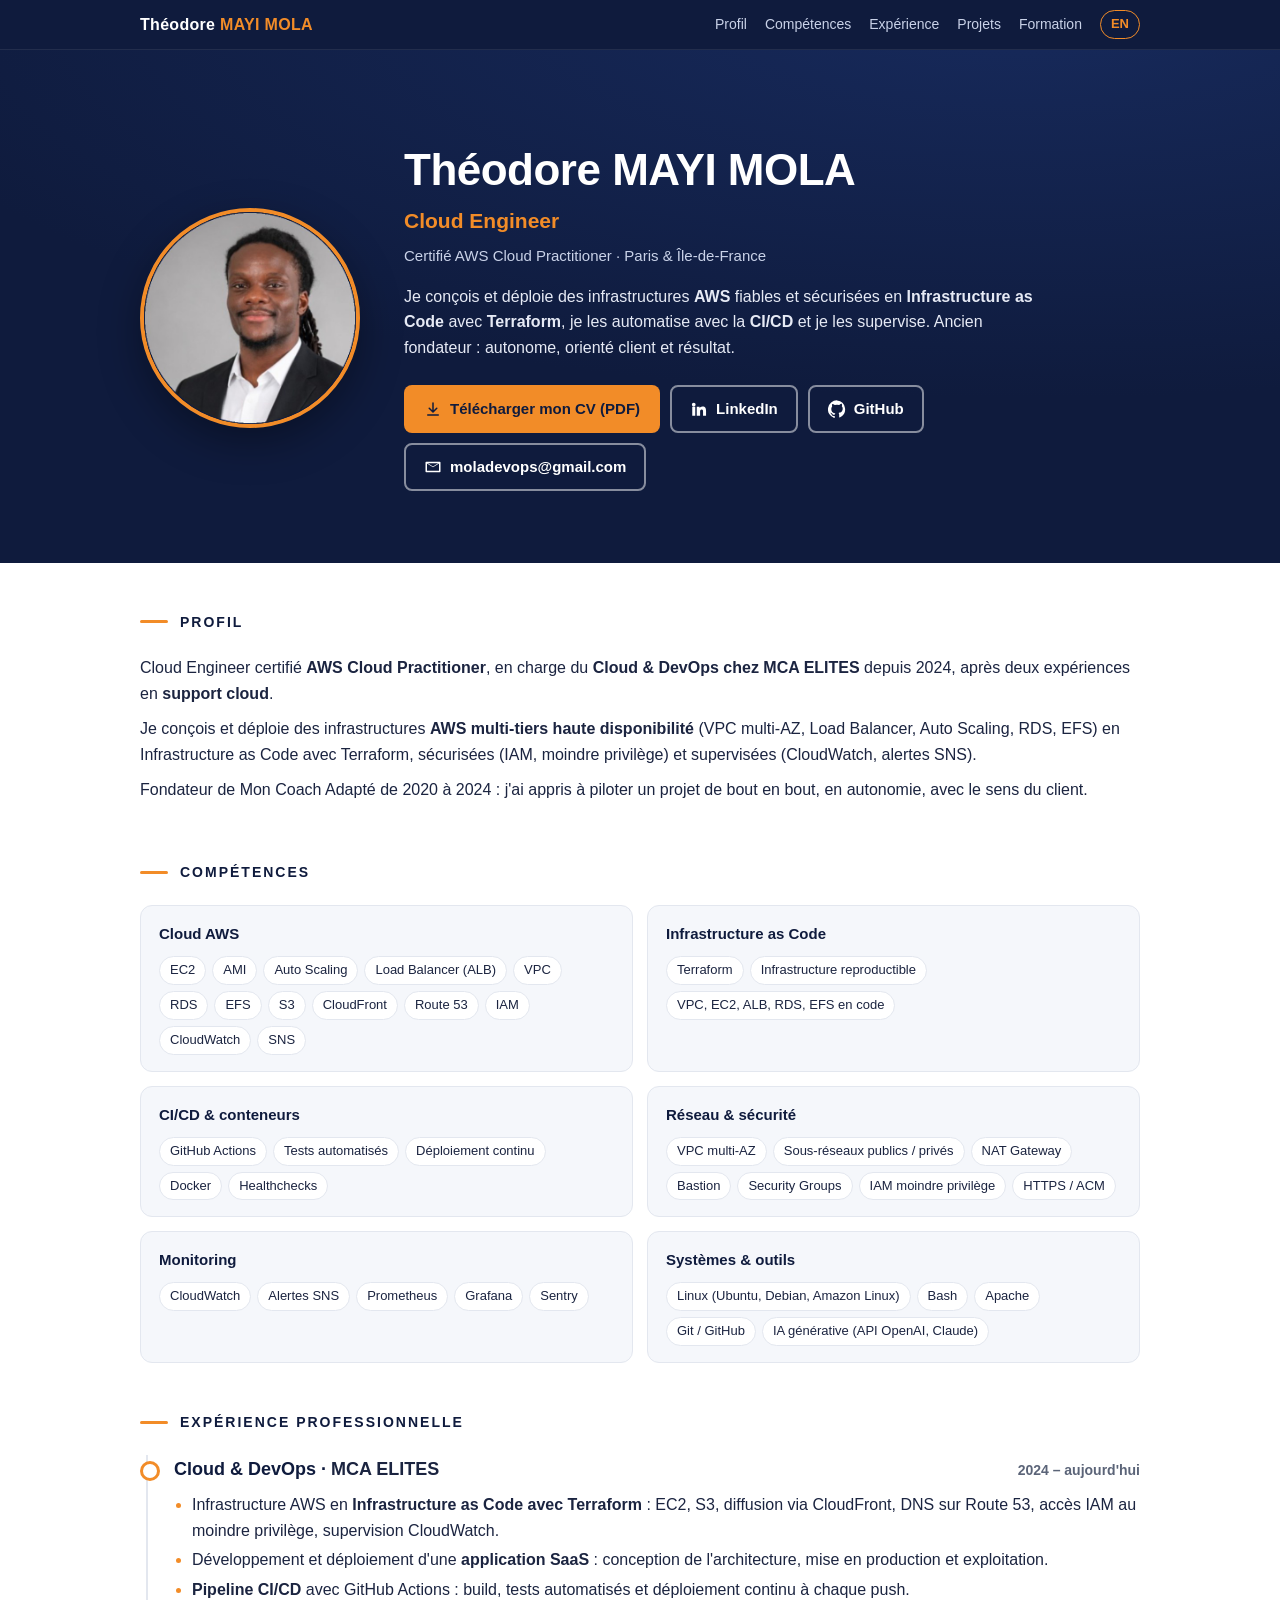
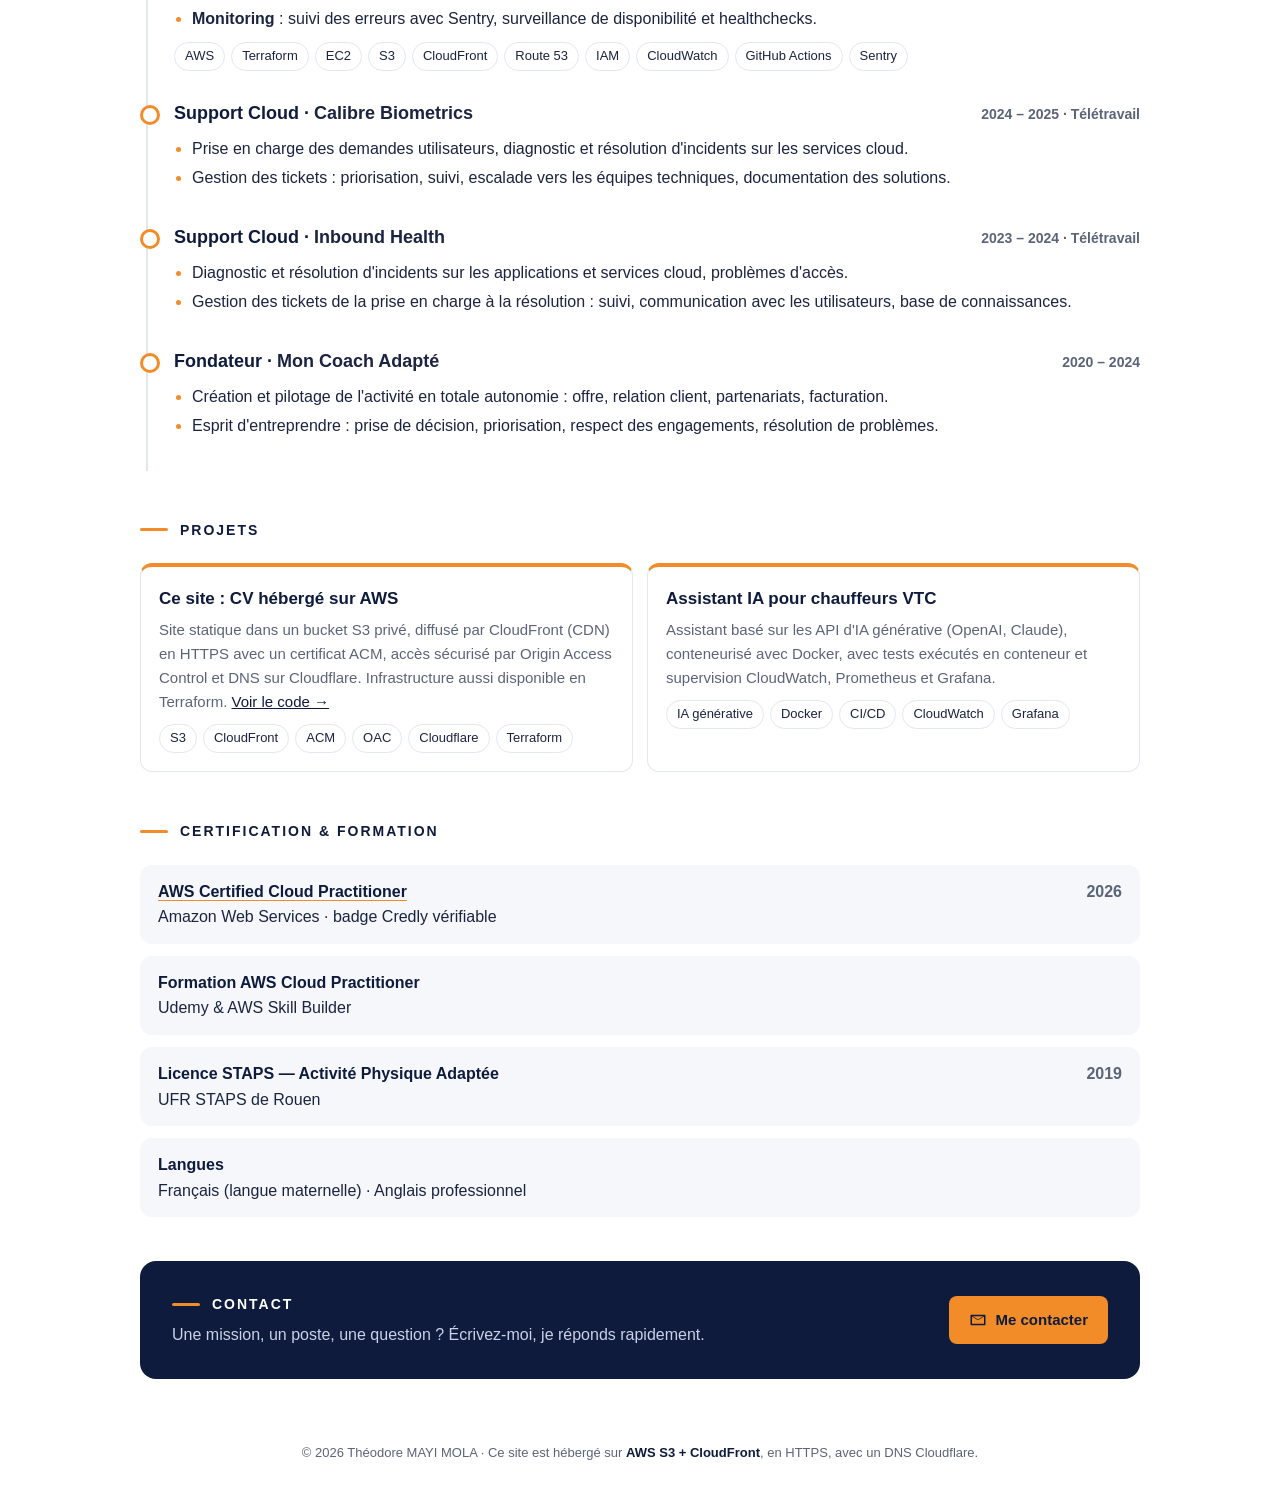
==== cv-site/index.html @ deab1ade "Add the static resume site served at www.theodoremayi.com French and English pages built from the Cl" ====
<!doctype html>
<html lang="fr">
<head>
  <meta charset="utf-8">
  <meta name="viewport" content="width=device-width, initial-scale=1">
  <title>Théodore MAYI MOLA — Cloud Engineer AWS | CV</title>
  <meta name="description" content="CV en ligne de Théodore MAYI MOLA, Cloud Engineer certifié AWS Cloud Practitioner : AWS, Terraform, CI/CD, Linux, Docker. Cloud & DevOps chez MCA ELITES.">
  <meta name="author" content="Théodore MAYI MOLA">
  <link rel="canonical" href="https://www.theodoremayi.com/">
  <link rel="alternate" hreflang="fr" href="https://www.theodoremayi.com/">
  <link rel="alternate" hreflang="en" href="https://www.theodoremayi.com/en.html">
  <link rel="alternate" hreflang="x-default" href="https://www.theodoremayi.com/">
  <meta property="og:type" content="profile">
  <meta property="og:title" content="Théodore MAYI MOLA — Cloud Engineer AWS | CV">
  <meta property="og:description" content="CV en ligne de Théodore MAYI MOLA, Cloud Engineer certifié AWS Cloud Practitioner : AWS, Terraform, CI/CD, Linux, Docker. Cloud & DevOps chez MCA ELITES.">
  <meta property="og:url" content="https://www.theodoremayi.com/">
  <meta property="og:image" content="https://www.theodoremayi.com/assets/theodore-mayi-mola.jpg">
  <meta property="og:locale" content="fr_FR">
  <meta name="twitter:card" content="summary">
  <meta name="theme-color" content="#0f1b3d">
  <link rel="icon" href="assets/favicon.svg" type="image/svg+xml">
  <link rel="stylesheet" href="assets/style.css">
  <script type="application/ld+json">{"@context": "https://schema.org", "@type": "Person", "name": "Théodore MAYI MOLA", "jobTitle": "Cloud Engineer", "url": "https://www.theodoremayi.com/", "image": "https://www.theodoremayi.com/assets/theodore-mayi-mola.jpg", "email": "mailto:moladevops@gmail.com", "sameAs": ["https://www.linkedin.com/in/mola-mayi-a34438158/", "https://github.com/moladevops", "https://www.credly.com/badges/a0e12d06-cac2-4965-a12f-971044d0e08e/public_url"], "worksFor": {"@type": "Organization", "name": "MCA ELITES"}, "knowsAbout": ["Amazon Web Services", "Terraform", "Infrastructure as Code", "CI/CD", "Linux", "Docker", "CloudFront", "Cloud Engineering"], "hasCredential": {"@type": "EducationalOccupationalCredential", "name": "AWS Certified Cloud Practitioner", "url": "https://www.credly.com/badges/a0e12d06-cac2-4965-a12f-971044d0e08e/public_url"}, "address": {"@type": "PostalAddress", "addressLocality": "Paris", "addressCountry": "FR"}}</script>
</head>
<body>
  <header class="topbar">
    <div class="inner">
      <a class="brand" href="index.html">Théodore <span>MAYI MOLA</span></a>
      <nav class="nav" aria-label="Navigation"><a class="hide-mobile" href="#profil">Profil</a><a class="hide-mobile" href="#competences">Compétences</a><a class="hide-mobile" href="#experience">Expérience</a><a class="hide-mobile" href="#projets">Projets</a><a class="hide-mobile" href="#formation">Formation</a><a class="lang" href="en.html" hreflang="en" lang="en">EN</a></nav>
    </div>
  </header>

  <section class="hero" aria-label="Théodore MAYI MOLA">
    <div class="inner">
      <img class="photo" src="assets/theodore-mayi-mola.jpg" width="220" height="220" alt="Théodore MAYI MOLA">
      <div>
        <h1>Théodore MAYI MOLA</h1>
        <p class="role">Cloud Engineer</p>
        <p class="cert">Certifié AWS Cloud Practitioner · Paris & Île-de-France</p>
        <p class="pitch">Je conçois et déploie des infrastructures <strong>AWS</strong> fiables et sécurisées en <strong>Infrastructure as Code</strong> avec <strong>Terraform</strong>, je les automatise avec la <strong>CI/CD</strong> et je les supervise. Ancien fondateur : autonome, orienté client et résultat.</p>
        <div class="actions">
          <a class="btn btn-primary" href="cv/Theodore-MAYI-MOLA-Cloud-Engineer-FR.pdf" download><svg viewBox="0 0 24 24" aria-hidden="true"><path d="M12 3a1 1 0 0 1 1 1v9.59l3.3-3.3a1 1 0 1 1 1.4 1.42l-5 5a1 1 0 0 1-1.4 0l-5-5a1 1 0 1 1 1.4-1.42l3.3 3.3V4a1 1 0 0 1 1-1zM5 19h14a1 1 0 1 1 0 2H5a1 1 0 1 1 0-2z"/></svg>Télécharger mon CV (PDF)</a>
          <a class="btn btn-ghost" href="https://www.linkedin.com/in/mola-mayi-a34438158/" rel="noopener"><svg viewBox="0 0 24 24" aria-hidden="true"><path d="M4.98 3.5a2.5 2.5 0 1 1 0 5 2.5 2.5 0 0 1 0-5zM3 9h4v12H3zM9 9h3.8v1.7h.05c.53-1 1.83-2.05 3.77-2.05 4.03 0 4.78 2.65 4.78 6.1V21h-4v-5.5c0-1.3-.02-3-1.83-3-1.83 0-2.11 1.43-2.11 2.9V21H9z"/></svg>LinkedIn</a>
          <a class="btn btn-ghost" href="https://github.com/moladevops" rel="noopener"><svg viewBox="0 0 24 24" aria-hidden="true"><path d="M12 .5a12 12 0 0 0-3.8 23.4c.6.1.8-.3.8-.6v-2.1c-3.3.7-4-1.6-4-1.6-.6-1.4-1.4-1.8-1.4-1.8-1.1-.7.1-.7.1-.7 1.2.1 1.9 1.3 1.9 1.3 1.1 1.8 2.8 1.3 3.5 1 .1-.8.4-1.3.8-1.6-2.7-.3-5.5-1.3-5.5-6 0-1.3.5-2.4 1.2-3.2-.1-.3-.5-1.5.1-3.2 0 0 1-.3 3.3 1.2a11.5 11.5 0 0 1 6 0C17.3 4.7 18.3 5 18.3 5c.7 1.7.3 2.9.1 3.2.8.8 1.2 1.9 1.2 3.2 0 4.6-2.8 5.6-5.5 5.9.4.4.8 1.1.8 2.2v3.3c0 .3.2.7.8.6A12 12 0 0 0 12 .5z"/></svg>GitHub</a>
          <a class="btn btn-ghost" href="mailto:moladevops@gmail.com"><svg viewBox="0 0 24 24" aria-hidden="true"><path d="M3 5h18a1 1 0 0 1 1 1v12a1 1 0 0 1-1 1H3a1 1 0 0 1-1-1V6a1 1 0 0 1 1-1zm9 7.2L4 7.3V17h16V7.3l-8 4.9zM5.1 7 12 11.2 18.9 7z"/></svg>moladevops@gmail.com</a>
        </div>
      </div>
    </div>
  </section>

  <main>
    <section id="profil"><h2>Profil</h2><p style="margin-bottom:10px">Cloud Engineer certifié <strong>AWS Cloud Practitioner</strong>, en charge du <strong>Cloud & DevOps chez MCA ELITES</strong> depuis 2024, après deux expériences en <strong>support cloud</strong>.</p><p style="margin-bottom:10px">Je conçois et déploie des infrastructures <strong>AWS multi-tiers haute disponibilité</strong> (VPC multi-AZ, Load Balancer, Auto Scaling, RDS, EFS) en Infrastructure as Code avec Terraform, sécurisées (IAM, moindre privilège) et supervisées (CloudWatch, alertes SNS).</p><p style="margin-bottom:10px">Fondateur de Mon Coach Adapté de 2020 à 2024 : j'ai appris à piloter un projet de bout en bout, en autonomie, avec le sens du client.</p></section>
    <section id="competences"><h2>Compétences</h2><div class="skills"><div class="skill-card"><h3>Cloud AWS</h3><div class="tags"><span class="tag">EC2</span><span class="tag">AMI</span><span class="tag">Auto Scaling</span><span class="tag">Load Balancer (ALB)</span><span class="tag">VPC</span><span class="tag">RDS</span><span class="tag">EFS</span><span class="tag">S3</span><span class="tag">CloudFront</span><span class="tag">Route 53</span><span class="tag">IAM</span><span class="tag">CloudWatch</span><span class="tag">SNS</span></div></div><div class="skill-card"><h3>Infrastructure as Code</h3><div class="tags"><span class="tag">Terraform</span><span class="tag">Infrastructure reproductible</span><span class="tag">VPC, EC2, ALB, RDS, EFS en code</span></div></div><div class="skill-card"><h3>CI/CD & conteneurs</h3><div class="tags"><span class="tag">GitHub Actions</span><span class="tag">Tests automatisés</span><span class="tag">Déploiement continu</span><span class="tag">Docker</span><span class="tag">Healthchecks</span></div></div><div class="skill-card"><h3>Réseau & sécurité</h3><div class="tags"><span class="tag">VPC multi-AZ</span><span class="tag">Sous-réseaux publics / privés</span><span class="tag">NAT Gateway</span><span class="tag">Bastion</span><span class="tag">Security Groups</span><span class="tag">IAM moindre privilège</span><span class="tag">HTTPS / ACM</span></div></div><div class="skill-card"><h3>Monitoring</h3><div class="tags"><span class="tag">CloudWatch</span><span class="tag">Alertes SNS</span><span class="tag">Prometheus</span><span class="tag">Grafana</span><span class="tag">Sentry</span></div></div><div class="skill-card"><h3>Systèmes & outils</h3><div class="tags"><span class="tag">Linux (Ubuntu, Debian, Amazon Linux)</span><span class="tag">Bash</span><span class="tag">Apache</span><span class="tag">Git / GitHub</span><span class="tag">IA générative (API OpenAI, Claude)</span></div></div></div></section>
    <section id="experience"><h2>Expérience professionnelle</h2><div class="timeline"><article class="job"><div class="job-head"><h3>Cloud & DevOps · <span class="org">MCA ELITES</span></h3><span class="when">2024 – aujourd'hui</span></div><ul><li>Infrastructure AWS en <strong>Infrastructure as Code avec Terraform</strong> : EC2, S3, diffusion via CloudFront, DNS sur Route 53, accès IAM au moindre privilège, supervision CloudWatch.</li><li>Développement et déploiement d'une <strong>application SaaS</strong> : conception de l'architecture, mise en production et exploitation.</li><li><strong>Pipeline CI/CD</strong> avec GitHub Actions : build, tests automatisés et déploiement continu à chaque push.</li><li><strong>Monitoring</strong> : suivi des erreurs avec Sentry, surveillance de disponibilité et healthchecks.</li></ul><div class="stack"><div class="tags"><span class="tag">AWS</span><span class="tag">Terraform</span><span class="tag">EC2</span><span class="tag">S3</span><span class="tag">CloudFront</span><span class="tag">Route 53</span><span class="tag">IAM</span><span class="tag">CloudWatch</span><span class="tag">GitHub Actions</span><span class="tag">Sentry</span></div></div></article><article class="job"><div class="job-head"><h3>Support Cloud · <span class="org">Calibre Biometrics</span></h3><span class="when">2024 – 2025 · Télétravail</span></div><ul><li>Prise en charge des demandes utilisateurs, diagnostic et résolution d'incidents sur les services cloud.</li><li>Gestion des tickets : priorisation, suivi, escalade vers les équipes techniques, documentation des solutions.</li></ul></article><article class="job"><div class="job-head"><h3>Support Cloud · <span class="org">Inbound Health</span></h3><span class="when">2023 – 2024 · Télétravail</span></div><ul><li>Diagnostic et résolution d'incidents sur les applications et services cloud, problèmes d'accès.</li><li>Gestion des tickets de la prise en charge à la résolution : suivi, communication avec les utilisateurs, base de connaissances.</li></ul></article><article class="job"><div class="job-head"><h3>Fondateur · <span class="org">Mon Coach Adapté</span></h3><span class="when">2020 – 2024</span></div><ul><li>Création et pilotage de l'activité en totale autonomie : offre, relation client, partenariats, facturation.</li><li>Esprit d'entreprendre : prise de décision, priorisation, respect des engagements, résolution de problèmes.</li></ul></article></div></section>
    <section id="projets"><h2>Projets</h2><div class="projects"><article class="project"><h3>Ce site : CV hébergé sur AWS</h3><p>Site statique dans un bucket S3 privé, diffusé par CloudFront (CDN) en HTTPS avec un certificat ACM, accès sécurisé par Origin Access Control et DNS sur Cloudflare. Infrastructure aussi disponible en Terraform. <a href="https://github.com/moladevops/my-portfolio" rel="noopener">Voir le code →</a></p><div class="stack"><div class="tags"><span class="tag">S3</span><span class="tag">CloudFront</span><span class="tag">ACM</span><span class="tag">OAC</span><span class="tag">Cloudflare</span><span class="tag">Terraform</span></div></div></article><article class="project"><h3>Assistant IA pour chauffeurs VTC</h3><p>Assistant basé sur les API d'IA générative (OpenAI, Claude), conteneurisé avec Docker, avec tests exécutés en conteneur et supervision CloudWatch, Prometheus et Grafana.</p><div class="stack"><div class="tags"><span class="tag">IA générative</span><span class="tag">Docker</span><span class="tag">CI/CD</span><span class="tag">CloudWatch</span><span class="tag">Grafana</span></div></div></article></div></section>
    <section id="formation"><h2>Certification & formation</h2><div class="edu"><div class="edu-item"><div><a class="badge-link" href="https://www.credly.com/badges/a0e12d06-cac2-4965-a12f-971044d0e08e/public_url" rel="noopener">AWS Certified Cloud Practitioner</a><br><span>Amazon Web Services · badge Credly vérifiable</span></div><span class="when">2026</span></div><div class="edu-item"><div><strong>Formation AWS Cloud Practitioner</strong><br><span>Udemy & AWS Skill Builder</span></div><span class="when"></span></div><div class="edu-item"><div><strong>Licence STAPS — Activité Physique Adaptée</strong><br><span>UFR STAPS de Rouen</span></div><span class="when">2019</span></div><div class="edu-item"><div><strong>Langues</strong><br><span>Français (langue maternelle) · Anglais professionnel</span></div></div></div></section>

    <section class="contact" id="contact">
      <div><h2>Contact</h2><p>Une mission, un poste, une question ? Écrivez-moi, je réponds rapidement.</p></div>
      <a class="btn btn-primary" href="mailto:moladevops@gmail.com"><svg viewBox="0 0 24 24" aria-hidden="true"><path d="M3 5h18a1 1 0 0 1 1 1v12a1 1 0 0 1-1 1H3a1 1 0 0 1-1-1V6a1 1 0 0 1 1-1zm9 7.2L4 7.3V17h16V7.3l-8 4.9zM5.1 7 12 11.2 18.9 7z"/></svg>Me contacter</a>
    </section>
  </main>

  <footer>© 2026 Théodore MAYI MOLA · Ce site est hébergé sur <strong>AWS S3 + CloudFront</strong>, en HTTPS, avec un DNS Cloudflare.</footer>
</body>
</html>
---- cv-site/assets/style.css ----
:root {
  --navy: #0f1b3d;
  --navy-2: #172a5c;
  --white: #ffffff;
  --orange: #f28c28;
  --ink: #1b2440;
  --muted: #5b6478;
  --line: #e3e7ef;
  --soft: #f5f7fb;
}

* { box-sizing: border-box; margin: 0; padding: 0; }
html { scroll-behavior: smooth; }
body {
  font-family: -apple-system, BlinkMacSystemFont, "Segoe UI", Roboto, "Helvetica Neue", Arial, sans-serif;
  color: var(--ink);
  background: var(--white);
  line-height: 1.6;
  font-size: 16px;
}
a { color: var(--navy); }
a:focus-visible, button:focus-visible { outline: 3px solid var(--orange); outline-offset: 2px; }

/* ---------- Top bar ---------- */
.topbar {
  position: sticky; top: 0; z-index: 10;
  background: var(--navy);
  border-bottom: 1px solid rgba(255,255,255,.08);
}
.topbar .inner {
  max-width: 1040px; margin: 0 auto; padding: 10px 20px;
  display: flex; align-items: center; justify-content: space-between; gap: 16px;
}
.brand { color: var(--white); font-weight: 700; text-decoration: none; letter-spacing: .3px; }
.brand span { color: var(--orange); }
.nav { display: flex; gap: 18px; align-items: center; }
.nav a { color: #c9d2e8; text-decoration: none; font-size: 14px; }
.nav a:hover { color: var(--white); }
.lang {
  border: 1px solid var(--orange); color: var(--orange) !important;
  padding: 3px 10px; border-radius: 999px; font-weight: 700; font-size: 13px !important;
}
.lang:hover { background: var(--orange); color: var(--navy) !important; }

/* ---------- Hero ---------- */
.hero {
  background: radial-gradient(1200px 400px at 80% -10%, var(--navy-2), var(--navy));
  color: var(--white);
}
.hero .inner {
  max-width: 1040px; margin: 0 auto; padding: 56px 20px 64px;
  display: grid; grid-template-columns: 220px 1fr; gap: 44px; align-items: center;
}
.photo {
  width: 220px; height: 220px; border-radius: 50%; object-fit: cover;
  border: 4px solid var(--orange);
  box-shadow: 0 14px 40px rgba(0,0,0,.35);
}
.hero h1 { font-size: 44px; line-height: 1.1; letter-spacing: -.5px; }
.hero .role { margin-top: 10px; font-size: 21px; font-weight: 600; color: var(--orange); }
.hero .cert { margin-top: 6px; color: #c9d2e8; font-size: 15px; }
.hero .pitch { margin-top: 16px; max-width: 640px; color: #e6eaf5; }
.actions { margin-top: 24px; display: flex; flex-wrap: wrap; gap: 10px; }
.btn {
  display: inline-flex; align-items: center; gap: 8px;
  padding: 10px 18px; border-radius: 8px; font-weight: 700; font-size: 15px;
  text-decoration: none; border: 2px solid transparent; transition: transform .15s ease;
}
.btn:hover { transform: translateY(-1px); }
.btn-primary { background: var(--orange); color: var(--navy); }
.btn-ghost { border-color: rgba(255,255,255,.5); color: var(--white); }
.btn-ghost:hover { border-color: var(--white); }
.btn svg { width: 18px; height: 18px; fill: currentColor; }

/* ---------- Sections ---------- */
main { max-width: 1040px; margin: 0 auto; padding: 8px 20px 40px; }
section { padding: 40px 0 8px; }
h2 {
  font-size: 14px; letter-spacing: 2px; text-transform: uppercase; color: var(--navy);
  display: flex; align-items: center; gap: 12px; margin-bottom: 22px;
}
h2::before { content: ""; width: 28px; height: 3px; background: var(--orange); border-radius: 2px; }

.skills { display: grid; grid-template-columns: repeat(2, 1fr); gap: 14px; }
.skill-card { background: var(--soft); border: 1px solid var(--line); border-radius: 12px; padding: 16px 18px; }
.skill-card h3 { font-size: 15px; color: var(--navy); margin-bottom: 10px; }
.tags { display: flex; flex-wrap: wrap; gap: 6px; }
.tag {
  font-size: 13px; padding: 3px 10px; border-radius: 999px;
  background: var(--white); border: 1px solid var(--line); color: var(--ink);
}

.timeline { border-left: 2px solid var(--line); margin-left: 6px; }
.job { position: relative; padding: 0 0 28px 26px; }
.job::before {
  content: ""; position: absolute; left: -8px; top: 6px;
  width: 14px; height: 14px; border-radius: 50%; background: var(--white); border: 3px solid var(--orange);
}
.job-head { display: flex; flex-wrap: wrap; justify-content: space-between; gap: 4px 16px; align-items: baseline; }
.job h3 { font-size: 18px; color: var(--navy); }
.job .org { color: var(--ink); font-weight: 600; }
.job .when { font-size: 14px; color: var(--muted); font-weight: 600; white-space: nowrap; }
.job ul { margin: 8px 0 0 18px; }
.job li { margin: 4px 0; }
.job li::marker { color: var(--orange); }
.stack { margin-top: 10px; }

.projects { display: grid; grid-template-columns: repeat(2, 1fr); gap: 14px; }
.project { border: 1px solid var(--line); border-top: 4px solid var(--orange); border-radius: 12px; padding: 18px; }
.project h3 { font-size: 17px; color: var(--navy); margin-bottom: 6px; }
.project p { color: var(--muted); font-size: 15px; }

.edu { display: grid; gap: 12px; }
.edu-item { display: flex; justify-content: space-between; gap: 16px; padding: 14px 18px; background: var(--soft); border-radius: 12px; }
.edu-item strong { color: var(--navy); }
.edu-item .when { color: var(--muted); font-weight: 600; white-space: nowrap; }
.badge-link { font-weight: 700; color: var(--navy); text-decoration-color: var(--orange); text-underline-offset: 3px; }

.contact {
  margin-top: 36px; background: var(--navy); color: var(--white); border-radius: 16px;
  padding: 32px; display: flex; flex-wrap: wrap; justify-content: space-between; align-items: center; gap: 20px;
}
.contact h2 { color: var(--white); margin-bottom: 6px; }
.contact p { color: #c9d2e8; }

footer { text-align: center; color: var(--muted); font-size: 13px; padding: 24px 20px 36px; }
footer strong { color: var(--navy); }

/* ---------- Mobile ---------- */
@media (max-width: 760px) {
  .nav .hide-mobile { display: none; }
  .hero .inner { grid-template-columns: 1fr; text-align: center; padding: 36px 16px 44px; gap: 22px; }
  .photo { width: 160px; height: 160px; margin: 0 auto; }
  .hero h1 { font-size: 32px; }
  .hero .pitch { margin-left: auto; margin-right: auto; }
  .actions { justify-content: center; }
  main { padding: 0 16px 32px; }
  .skills, .projects { grid-template-columns: 1fr; }
  .edu-item { flex-direction: column; gap: 2px; }
  .contact { padding: 24px; }
}

@media print {
  .topbar, .actions, .contact .btn { display: none; }
  .hero { background: var(--navy); -webkit-print-color-adjust: exact; print-color-adjust: exact; }
}
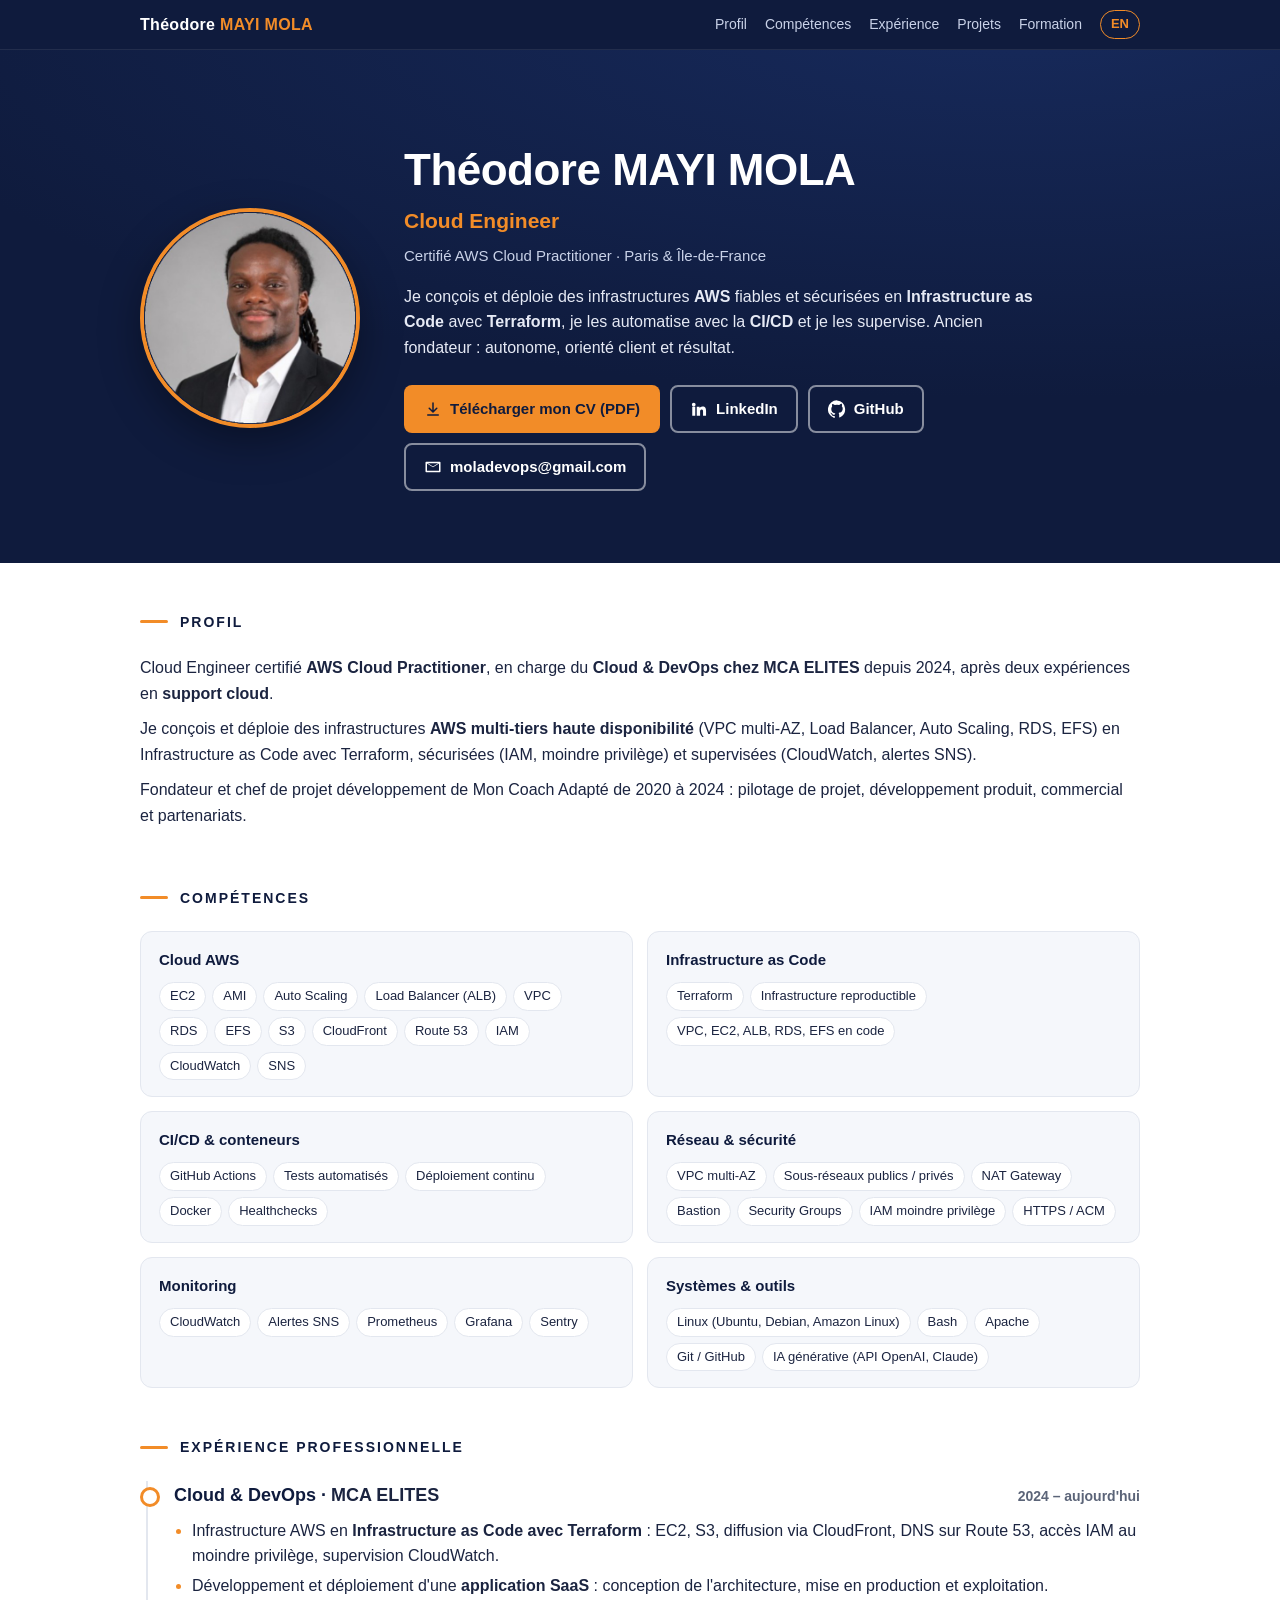
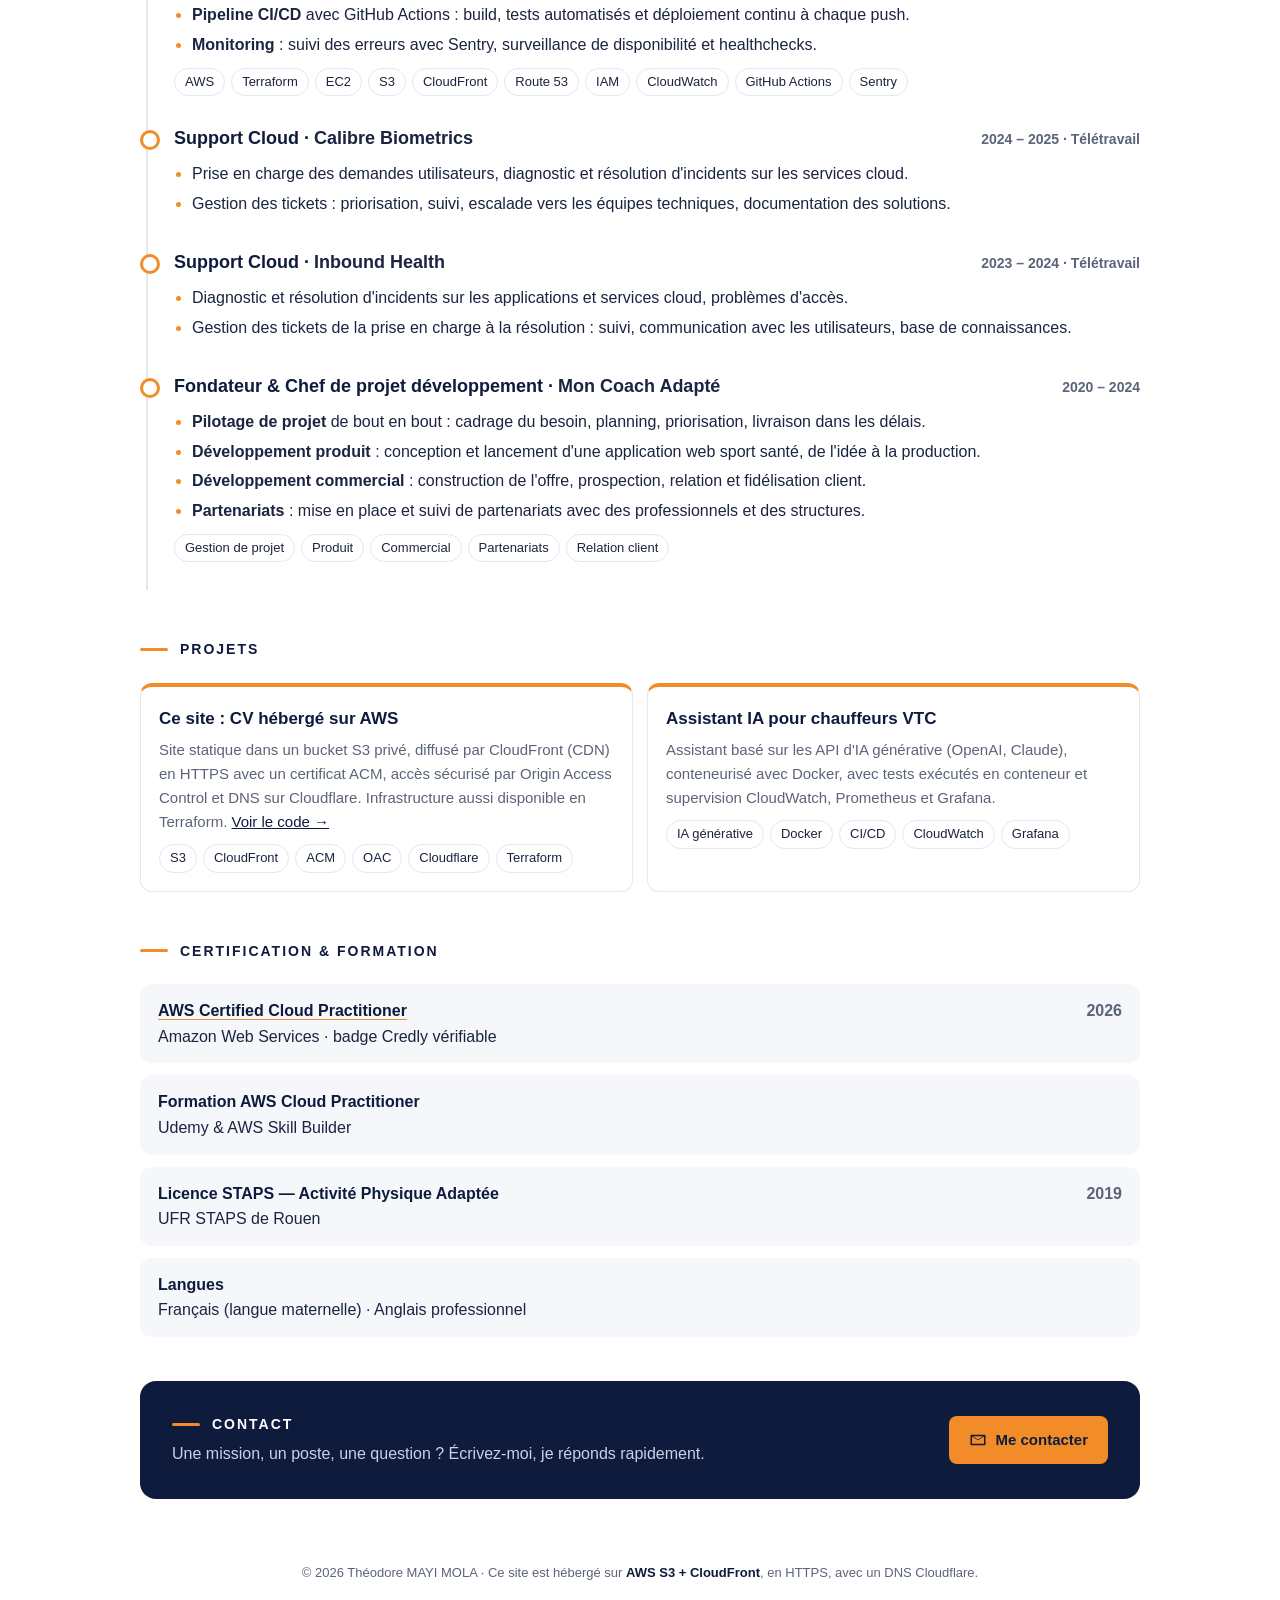
==== commit 28c70e5c: "Resume site: Mon Coach Adapté as founder and development project manager Highlights project manageme" ====
--- a/cv-site/index.html
+++ b/cv-site/index.html
@@ -49,9 +49,9 @@
   </section>
 
   <main>
-    <section id="profil"><h2>Profil</h2><p style="margin-bottom:10px">Cloud Engineer certifié <strong>AWS Cloud Practitioner</strong>, en charge du <strong>Cloud & DevOps chez MCA ELITES</strong> depuis 2024, après deux expériences en <strong>support cloud</strong>.</p><p style="margin-bottom:10px">Je conçois et déploie des infrastructures <strong>AWS multi-tiers haute disponibilité</strong> (VPC multi-AZ, Load Balancer, Auto Scaling, RDS, EFS) en Infrastructure as Code avec Terraform, sécurisées (IAM, moindre privilège) et supervisées (CloudWatch, alertes SNS).</p><p style="margin-bottom:10px">Fondateur de Mon Coach Adapté de 2020 à 2024 : j'ai appris à piloter un projet de bout en bout, en autonomie, avec le sens du client.</p></section>
+    <section id="profil"><h2>Profil</h2><p style="margin-bottom:10px">Cloud Engineer certifié <strong>AWS Cloud Practitioner</strong>, en charge du <strong>Cloud & DevOps chez MCA ELITES</strong> depuis 2024, après deux expériences en <strong>support cloud</strong>.</p><p style="margin-bottom:10px">Je conçois et déploie des infrastructures <strong>AWS multi-tiers haute disponibilité</strong> (VPC multi-AZ, Load Balancer, Auto Scaling, RDS, EFS) en Infrastructure as Code avec Terraform, sécurisées (IAM, moindre privilège) et supervisées (CloudWatch, alertes SNS).</p><p style="margin-bottom:10px">Fondateur et chef de projet développement de Mon Coach Adapté de 2020 à 2024 : pilotage de projet, développement produit, commercial et partenariats.</p></section>
     <section id="competences"><h2>Compétences</h2><div class="skills"><div class="skill-card"><h3>Cloud AWS</h3><div class="tags"><span class="tag">EC2</span><span class="tag">AMI</span><span class="tag">Auto Scaling</span><span class="tag">Load Balancer (ALB)</span><span class="tag">VPC</span><span class="tag">RDS</span><span class="tag">EFS</span><span class="tag">S3</span><span class="tag">CloudFront</span><span class="tag">Route 53</span><span class="tag">IAM</span><span class="tag">CloudWatch</span><span class="tag">SNS</span></div></div><div class="skill-card"><h3>Infrastructure as Code</h3><div class="tags"><span class="tag">Terraform</span><span class="tag">Infrastructure reproductible</span><span class="tag">VPC, EC2, ALB, RDS, EFS en code</span></div></div><div class="skill-card"><h3>CI/CD & conteneurs</h3><div class="tags"><span class="tag">GitHub Actions</span><span class="tag">Tests automatisés</span><span class="tag">Déploiement continu</span><span class="tag">Docker</span><span class="tag">Healthchecks</span></div></div><div class="skill-card"><h3>Réseau & sécurité</h3><div class="tags"><span class="tag">VPC multi-AZ</span><span class="tag">Sous-réseaux publics / privés</span><span class="tag">NAT Gateway</span><span class="tag">Bastion</span><span class="tag">Security Groups</span><span class="tag">IAM moindre privilège</span><span class="tag">HTTPS / ACM</span></div></div><div class="skill-card"><h3>Monitoring</h3><div class="tags"><span class="tag">CloudWatch</span><span class="tag">Alertes SNS</span><span class="tag">Prometheus</span><span class="tag">Grafana</span><span class="tag">Sentry</span></div></div><div class="skill-card"><h3>Systèmes & outils</h3><div class="tags"><span class="tag">Linux (Ubuntu, Debian, Amazon Linux)</span><span class="tag">Bash</span><span class="tag">Apache</span><span class="tag">Git / GitHub</span><span class="tag">IA générative (API OpenAI, Claude)</span></div></div></div></section>
-    <section id="experience"><h2>Expérience professionnelle</h2><div class="timeline"><article class="job"><div class="job-head"><h3>Cloud & DevOps · <span class="org">MCA ELITES</span></h3><span class="when">2024 – aujourd'hui</span></div><ul><li>Infrastructure AWS en <strong>Infrastructure as Code avec Terraform</strong> : EC2, S3, diffusion via CloudFront, DNS sur Route 53, accès IAM au moindre privilège, supervision CloudWatch.</li><li>Développement et déploiement d'une <strong>application SaaS</strong> : conception de l'architecture, mise en production et exploitation.</li><li><strong>Pipeline CI/CD</strong> avec GitHub Actions : build, tests automatisés et déploiement continu à chaque push.</li><li><strong>Monitoring</strong> : suivi des erreurs avec Sentry, surveillance de disponibilité et healthchecks.</li></ul><div class="stack"><div class="tags"><span class="tag">AWS</span><span class="tag">Terraform</span><span class="tag">EC2</span><span class="tag">S3</span><span class="tag">CloudFront</span><span class="tag">Route 53</span><span class="tag">IAM</span><span class="tag">CloudWatch</span><span class="tag">GitHub Actions</span><span class="tag">Sentry</span></div></div></article><article class="job"><div class="job-head"><h3>Support Cloud · <span class="org">Calibre Biometrics</span></h3><span class="when">2024 – 2025 · Télétravail</span></div><ul><li>Prise en charge des demandes utilisateurs, diagnostic et résolution d'incidents sur les services cloud.</li><li>Gestion des tickets : priorisation, suivi, escalade vers les équipes techniques, documentation des solutions.</li></ul></article><article class="job"><div class="job-head"><h3>Support Cloud · <span class="org">Inbound Health</span></h3><span class="when">2023 – 2024 · Télétravail</span></div><ul><li>Diagnostic et résolution d'incidents sur les applications et services cloud, problèmes d'accès.</li><li>Gestion des tickets de la prise en charge à la résolution : suivi, communication avec les utilisateurs, base de connaissances.</li></ul></article><article class="job"><div class="job-head"><h3>Fondateur · <span class="org">Mon Coach Adapté</span></h3><span class="when">2020 – 2024</span></div><ul><li>Création et pilotage de l'activité en totale autonomie : offre, relation client, partenariats, facturation.</li><li>Esprit d'entreprendre : prise de décision, priorisation, respect des engagements, résolution de problèmes.</li></ul></article></div></section>
+    <section id="experience"><h2>Expérience professionnelle</h2><div class="timeline"><article class="job"><div class="job-head"><h3>Cloud & DevOps · <span class="org">MCA ELITES</span></h3><span class="when">2024 – aujourd'hui</span></div><ul><li>Infrastructure AWS en <strong>Infrastructure as Code avec Terraform</strong> : EC2, S3, diffusion via CloudFront, DNS sur Route 53, accès IAM au moindre privilège, supervision CloudWatch.</li><li>Développement et déploiement d'une <strong>application SaaS</strong> : conception de l'architecture, mise en production et exploitation.</li><li><strong>Pipeline CI/CD</strong> avec GitHub Actions : build, tests automatisés et déploiement continu à chaque push.</li><li><strong>Monitoring</strong> : suivi des erreurs avec Sentry, surveillance de disponibilité et healthchecks.</li></ul><div class="stack"><div class="tags"><span class="tag">AWS</span><span class="tag">Terraform</span><span class="tag">EC2</span><span class="tag">S3</span><span class="tag">CloudFront</span><span class="tag">Route 53</span><span class="tag">IAM</span><span class="tag">CloudWatch</span><span class="tag">GitHub Actions</span><span class="tag">Sentry</span></div></div></article><article class="job"><div class="job-head"><h3>Support Cloud · <span class="org">Calibre Biometrics</span></h3><span class="when">2024 – 2025 · Télétravail</span></div><ul><li>Prise en charge des demandes utilisateurs, diagnostic et résolution d'incidents sur les services cloud.</li><li>Gestion des tickets : priorisation, suivi, escalade vers les équipes techniques, documentation des solutions.</li></ul></article><article class="job"><div class="job-head"><h3>Support Cloud · <span class="org">Inbound Health</span></h3><span class="when">2023 – 2024 · Télétravail</span></div><ul><li>Diagnostic et résolution d'incidents sur les applications et services cloud, problèmes d'accès.</li><li>Gestion des tickets de la prise en charge à la résolution : suivi, communication avec les utilisateurs, base de connaissances.</li></ul></article><article class="job"><div class="job-head"><h3>Fondateur & Chef de projet développement · <span class="org">Mon Coach Adapté</span></h3><span class="when">2020 – 2024</span></div><ul><li><strong>Pilotage de projet</strong> de bout en bout : cadrage du besoin, planning, priorisation, livraison dans les délais.</li><li><strong>Développement produit</strong> : conception et lancement d'une application web sport santé, de l'idée à la production.</li><li><strong>Développement commercial</strong> : construction de l'offre, prospection, relation et fidélisation client.</li><li><strong>Partenariats</strong> : mise en place et suivi de partenariats avec des professionnels et des structures.</li></ul><div class="stack"><div class="tags"><span class="tag">Gestion de projet</span><span class="tag">Produit</span><span class="tag">Commercial</span><span class="tag">Partenariats</span><span class="tag">Relation client</span></div></div></article></div></section>
     <section id="projets"><h2>Projets</h2><div class="projects"><article class="project"><h3>Ce site : CV hébergé sur AWS</h3><p>Site statique dans un bucket S3 privé, diffusé par CloudFront (CDN) en HTTPS avec un certificat ACM, accès sécurisé par Origin Access Control et DNS sur Cloudflare. Infrastructure aussi disponible en Terraform. <a href="https://github.com/moladevops/my-portfolio" rel="noopener">Voir le code →</a></p><div class="stack"><div class="tags"><span class="tag">S3</span><span class="tag">CloudFront</span><span class="tag">ACM</span><span class="tag">OAC</span><span class="tag">Cloudflare</span><span class="tag">Terraform</span></div></div></article><article class="project"><h3>Assistant IA pour chauffeurs VTC</h3><p>Assistant basé sur les API d'IA générative (OpenAI, Claude), conteneurisé avec Docker, avec tests exécutés en conteneur et supervision CloudWatch, Prometheus et Grafana.</p><div class="stack"><div class="tags"><span class="tag">IA générative</span><span class="tag">Docker</span><span class="tag">CI/CD</span><span class="tag">CloudWatch</span><span class="tag">Grafana</span></div></div></article></div></section>
     <section id="formation"><h2>Certification & formation</h2><div class="edu"><div class="edu-item"><div><a class="badge-link" href="https://www.credly.com/badges/a0e12d06-cac2-4965-a12f-971044d0e08e/public_url" rel="noopener">AWS Certified Cloud Practitioner</a><br><span>Amazon Web Services · badge Credly vérifiable</span></div><span class="when">2026</span></div><div class="edu-item"><div><strong>Formation AWS Cloud Practitioner</strong><br><span>Udemy & AWS Skill Builder</span></div><span class="when"></span></div><div class="edu-item"><div><strong>Licence STAPS — Activité Physique Adaptée</strong><br><span>UFR STAPS de Rouen</span></div><span class="when">2019</span></div><div class="edu-item"><div><strong>Langues</strong><br><span>Français (langue maternelle) · Anglais professionnel</span></div></div></div></section>
 
